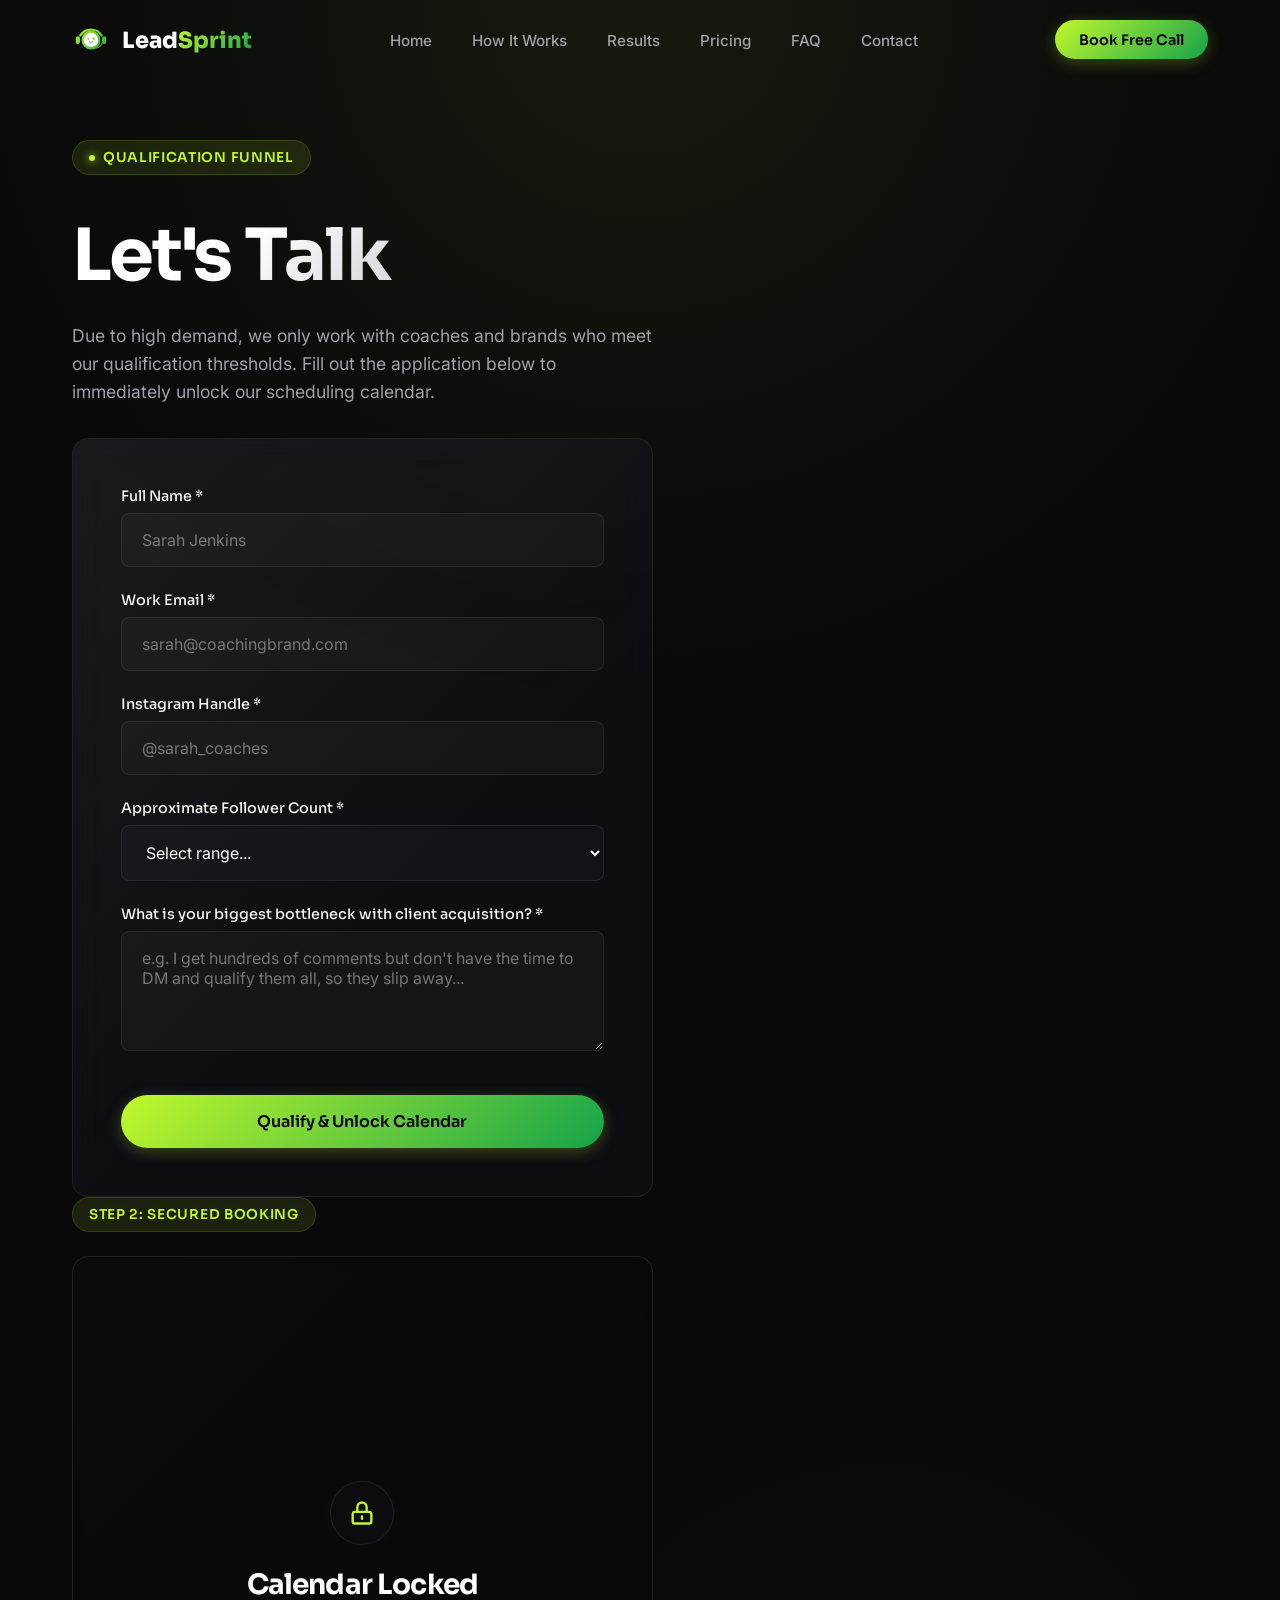
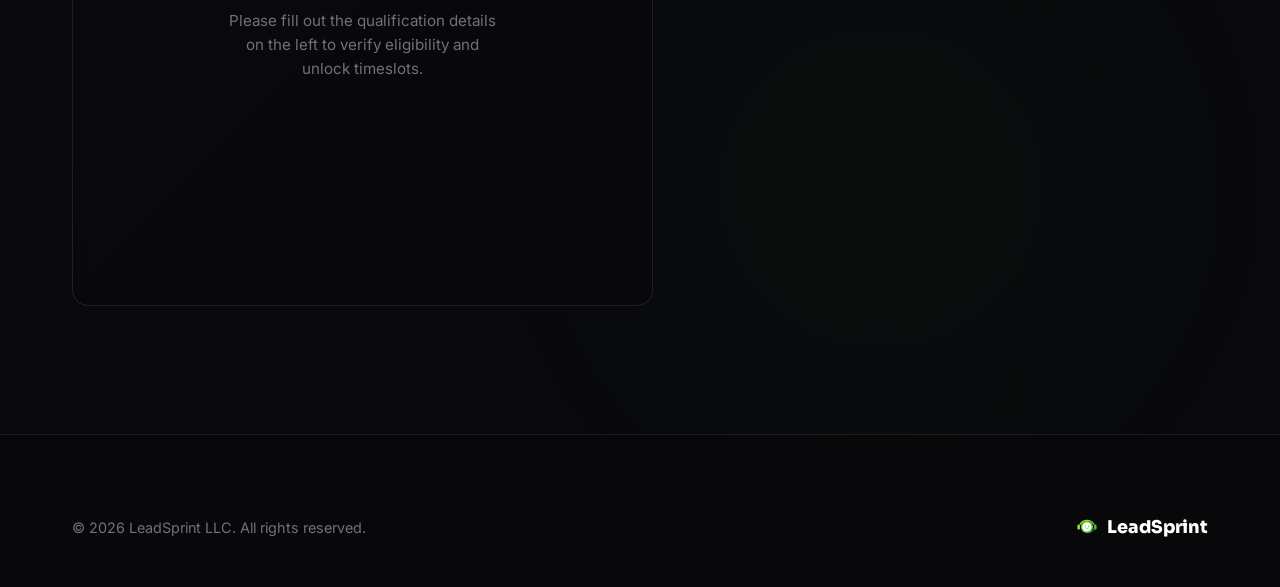
==== contact.html @ dcdfa70a "Add files via upload" ====
<!DOCTYPE html>
<html lang="en">
<head>
  <meta charset="UTF-8">
  <meta name="viewport" content="width=device-width, initial-scale=1.0">
  <title>Let's Talk — LeadSprint LLC</title>
  
  <!-- SEO Tags -->
  <meta name="description" content="Apply for a free lead automation consultation. Fill out our 60-second qualification form to unlock our booking calendar.">
  <link rel="canonical" href="https://leadsprint.org/contact.html">
  <link rel="icon" type="image/svg+xml" href="assets/logo.svg">
  
  <!-- Stylesheets -->
  <link rel="stylesheet" href="css/style.css">
  
  <!-- Calendly Widget Assets -->
  <link href="https://assets.calendly.com/assets/external/widget.css" rel="stylesheet">
  <script src="https://assets.calendly.com/assets/external/widget.js" type="text/javascript" async></script>
  
  <!-- GSAP for animations -->
  <script src="https://cdnjs.cloudflare.com/ajax/libs/gsap/3.12.2/gsap.min.js" defer></script>
  
  <script>
    // ==========================================================================
    // LEADSPRINT PRODUCTION BOOKING SYSTEM CONFIGURATION
    // ==========================================================================
    window.LEADSPRINT_CONFIG = {
      // 1. Paste your real Calendly booking link below
      CALENDLY_URL: 'https://calendly.com/rdilipshinde/30min', // Replace with your real link!
      
      // 2. Paste your form processor endpoint below (Formspree, EmailJS, Supabase Webhook, Airtable API, etc.)
      // Leave empty to store submissions in local browser storage and unlock the calendar immediately.
      FORM_ENDPOINT: ''
    };
  </script>
  
  <!-- Main Script -->
  <script src="js/main.js" defer></script>
</head>
<body>

  <!-- NAVIGATION -->
  <header class="navbar">
    <div class="container nav-container">
      <a href="index.html" class="logo-wrapper">
        <img src="assets/logo.svg" alt="LeadSprint Logo" class="logo-svg">
        <span>Lead<span class="green-text">Sprint</span></span>
      </a>

      <nav>
        <ul class="nav-links">
          <li><a href="index.html#home">Home</a></li>
          <li><a href="index.html#how-it-works">How It Works</a></li>
          <li><a href="index.html#results">Results</a></li>
          <li><a href="index.html#pricing">Pricing</a></li>
          <li><a href="index.html#faq">FAQ</a></li>
          <li><a href="contact.html" class="active">Contact</a></li>
        </ul>
      </nav>

      <div class="nav-cta">
        <a href="contact.html" class="btn btn-primary">Book Free Call</a>
      </div>

      <button class="menu-btn" aria-label="Toggle Navigation">
        <span></span>
        <span></span>
        <span></span>
      </button>
    </div>
  </header>

  <!-- MOBILE NAVIGATION OVERLAY -->
  <div class="mobile-nav">
    <ul class="mobile-nav-links">
      <li><a href="index.html#home">Home</a></li>
      <li><a href="index.html#how-it-works">How It Works</a></li>
      <li><a href="index.html#results">Results</a></li>
      <li><a href="index.html#pricing">Pricing</a></li>
      <li><a href="index.html#faq">FAQ</a></li>
      <li><a href="contact.html">Contact</a></li>
    </ul>
    <a href="contact.html" class="btn btn-primary" style="margin-top: 1rem;">Book Free Call</a>
  </div>

  <main>
    <section class="section contact-section">
      <div class="container">
        <div class="contact-grid">
          
          <!-- LEFT SIDE: FORM -->
          <div class="contact-info">
            <div class="badge">
              <span class="dot"></span> Qualification Funnel
            </div>
            <h1 class="contact-title gradient-text">Let's Talk</h1>
            <p class="contact-desc">
              Due to high demand, we only work with coaches and brands who meet our qualification thresholds. Fill out the application below to immediately unlock our scheduling calendar.
            </p>

            <div class="glass-card contact-card" style="margin-top: 2rem;">
              <div id="form-alert" class="form-alert"></div>
              
              <form id="leadsprint-contact">
                <div class="form-group">
                  <label for="name">Full Name *</label>
                  <input type="text" id="name" class="form-control" placeholder="Sarah Jenkins" required>
                </div>

                <div class="form-group">
                  <label for="email">Work Email *</label>
                  <input type="email" id="email" class="form-control" placeholder="sarah@coachingbrand.com" required>
                </div>

                <div class="form-group">
                  <label for="instagram">Instagram Handle *</label>
                  <input type="text" id="instagram" class="form-control" placeholder="@sarah_coaches" required>
                </div>

                <div class="form-group">
                  <label for="followers">Approximate Follower Count *</label>
                  <select id="followers" class="form-control" required style="background-color: #121218; border-color: rgba(255,255,255,0.08); color: #ffffff;">
                    <option value="" disabled selected>Select range...</option>
                    <option value="under-10k">Under 10K followers</option>
                    <option value="10k-50k">10K – 50K followers</option>
                    <option value="50k-100k">50K – 100K followers</option>
                    <option value="100k-500k">100K – 500K followers</option>
                    <option value="over-500k">Over 500K followers</option>
                  </select>
                </div>

                <div class="form-group">
                  <label for="challenge">What is your biggest bottleneck with client acquisition? *</label>
                  <textarea id="challenge" class="form-control" placeholder="e.g. I get hundreds of comments but don't have the time to DM and qualify them all, so they slip away..." required></textarea>
                </div>

                <button type="submit" class="btn btn-primary" style="width: 100%; margin-top: 1rem;">
                  Qualify & Unlock Calendar
                </button>
              </form>
            </div>
                    <!-- RIGHT SIDE: REAL CALENDLY EMBED -->
          <div class="calendar-wrapper" style="position: relative; height: 100%;">
            <div class="badge" style="margin-bottom: 1.5rem;">
              Step 2: Secured Booking
            </div>
            
            <div id="booking-calendar" class="glass-card" style="padding: 1.5rem; border-color: var(--border-light); position: relative; transition: var(--transition-smooth); min-height: 650px; display: flex; flex-direction: column;">
              
              <!-- Lock Overlay -->
              <div id="calendar-lock-overlay" style="
                position: absolute;
                top: 0;
                left: 0;
                width: 100%;
                height: 100%;
                background: rgba(9, 9, 11, 0.88);
                backdrop-filter: blur(8px);
                -webkit-backdrop-filter: blur(8px);
                z-index: 10;
                display: flex;
                flex-direction: column;
                justify-content: center;
                align-items: center;
                border-radius: var(--border-radius-md);
                transition: var(--transition-smooth);
                text-align: center;
                padding: 2rem;
              ">
                <div style="
                  width: 64px;
                  height: 64px;
                  border-radius: 50%;
                  background: rgba(255, 255, 255, 0.02);
                  border: 1px solid var(--border-light);
                  display: flex;
                  align-items: center;
                  justify-content: center;
                  margin-bottom: 1.5rem;
                  color: var(--primary-glow);
                  box-shadow: 0 0 15px rgba(194, 248, 44, 0.03);
                ">
                  <svg width="28" height="28" fill="none" stroke="currentColor" stroke-width="2" viewBox="0 0 24 24">
                    <path stroke-linecap="round" stroke-linejoin="round" d="M12 15v2m-6 4h12a2 2 0 002-2v-6a2 2 0 00-2-2H6a2 2 0 00-2 2v6a2 2 0 002 2zm10-10V7a4 4 0 00-8 0v4h8z"></path>
                  </svg>
                </div>
                <h3 style="margin-bottom: 0.5rem; color: #ffffff;">Calendar Locked</h3>
                <p style="font-size: 0.95rem; max-width: 280px; color: var(--text-muted);">Please fill out the qualification details on the left to verify eligibility and unlock timeslots.</p>
              </div>

              <!-- Calendly Inline Widget Embed Container -->
              <div id="calendly-embed-container" style="width: 100%; height: 600px; display: none; border-radius: var(--border-radius-sm); overflow: hidden;">
                <!-- Embedded Calendly Widget or Placeholder will load dynamically here -->
              </div>
              
            </div>
          </div>

        </div>

        <!-- Premium Success Screen (Initially Hidden) -->
        <div class="glass-card" id="booking-success-screen" style="display: none; max-width: 600px; margin: 3rem auto; padding: 4rem 3rem; text-align: center; border-color: var(--border-glow); box-shadow: 0 25px 50px rgba(0,0,0,0.6), 0 0 35px rgba(194, 248, 44, 0.1);">
          <div class="success-icon-wrapper" style="
            width: 80px;
            height: 80px;
            border-radius: 50%;
            background: rgba(194, 248, 44, 0.1);
            border: 2px solid var(--primary-glow);
            display: inline-flex;
            align-items: center;
            justify-content: center;
            color: var(--primary-glow);
            margin-bottom: 2rem;
            box-shadow: 0 0 25px rgba(194, 248, 44, 0.2);
            animation: button-pulse-glow 4s infinite ease-in-out;
          ">
            <svg width="36" height="36" fill="none" stroke="currentColor" stroke-width="2.5" viewBox="0 0 24 24">
              <path stroke-linecap="round" stroke-linejoin="round" d="M5 13l4 4L19 7"></path>
            </svg>
          </div>
          
          <h2 class="gradient-text" style="font-size: 2.2rem; margin-bottom: 1rem;">Session Confirmed!</h2>
          <p style="font-size: 1.1rem; color: #ffffff; margin-bottom: 2.5rem; font-weight: 500;">
            Your Strategy Session Has Been Confirmed.
          </p>

          <div class="success-details" style="margin: 2.5rem 0; padding: 1.5rem; background: rgba(255,255,255,0.02); border: 1px solid var(--border-light); border-radius: var(--border-radius-md); text-align: left;">
            <div style="display: flex; justify-content: space-between; margin-bottom: 1.25rem; border-bottom: 1px solid rgba(255,255,255,0.05); padding-bottom: 0.5rem; font-size: 0.95rem;">
              <span style="color: var(--text-muted);">Session Type:</span>
              <span style="color: #ffffff; font-weight: 600;">1-on-1 LeadSprint Strategy</span>
            </div>
            <div style="display: flex; justify-content: space-between; margin-bottom: 1.25rem; border-bottom: 1px solid rgba(255,255,255,0.05); padding-bottom: 0.5rem; font-size: 0.95rem;">
              <span style="color: var(--text-muted);">Date & Time:</span>
              <span style="color: var(--primary-glow); font-weight: 600;" id="success-date-time">Confirmed via Email</span>
            </div>
            <div style="display: flex; justify-content: space-between; font-size: 0.95rem;">
              <span style="color: var(--text-muted);">Timezone:</span>
              <span style="color: #ffffff; font-weight: 600;" id="success-timezone">Synced to Calendar</span>
            </div>
          </div>

          <p style="font-size: 0.95rem; color: var(--text-secondary); line-height: 1.6; margin-bottom: 2.5rem; max-width: 480px; margin-left: auto; margin-right: auto;">
            A calendar invitation containing your custom video conference link (Google Meet/Zoom) has been sent directly to your inbox.
          </p>

          <a href="index.html" class="btn btn-secondary" style="width: 100%;">Return to Homepage</a>
        </div>

      </div>
    </section>
  </main>

  <!-- FOOTER -->
  <footer class="footer">
    <div class="container">
      <div class="footer-bottom" style="border-top: none; padding-top: 0;">
        <p class="copyright">&copy; 2026 LeadSprint LLC. All rights reserved.</p>
        <div class="social-icons">
          <a href="index.html" class="logo-wrapper" style="font-size: 1.1rem; gap: 0.5rem;">
            <img src="assets/logo.svg" alt="LeadSprint Logo" class="logo-svg" style="width:24px; height:24px;">
            <span>LeadSprint</span>
          </a>
        </div>
      </div>
    </div>
  </footer>

  <!-- Script to hook up custom scheduler actions -->
  <script>
    document.addEventListener('DOMContentLoaded', () => {
      // Listen for message events from embedded Calendly iframe
      window.addEventListener('message', (e) => {
        if (e.data.event && e.data.event === 'calendly.event_scheduled') {
          handleBookingSuccess(e.data.payload);
        }
      });
      
      // Define global unlock hook that is called by main.js upon form validation
      window.unlockCalendlyCalendar = function(lead) {
        const lockOverlay = document.getElementById('calendar-lock-overlay');
        const bookingCard = document.getElementById('booking-calendar');
        const embedContainer = document.getElementById('calendly-embed-container');
        
        // 1. Reveal container
        if (embedContainer) {
          embedContainer.style.display = 'block';
          
          // Show placeholder warning if CALENDLY_URL is not set yet
          if (!window.LEADSPRINT_CONFIG || !window.LEADSPRINT_CONFIG.CALENDLY_URL || window.LEADSPRINT_CONFIG.CALENDLY_URL.includes('YOUR_CALENDLY_LINK')) {
            embedContainer.innerHTML = `
              <div style="display: flex; flex-direction: column; align-items: center; justify-content: center; height: 100%; text-align: center; padding: 2rem; min-height: 500px;">
                <div style="width: 54px; height: 54px; border-radius: 50%; background: rgba(194, 248, 44, 0.1); border: 1px solid var(--border-glow); display: flex; align-items: center; justify-content: center; color: var(--primary-glow); margin-bottom: 1.5rem;">
                  <svg width="24" height="24" fill="none" stroke="currentColor" stroke-width="2" viewBox="0 0 24 24">
                    <path stroke-linecap="round" stroke-linejoin="round" d="M12 9v2m0 4h.01m-6.938 4h13.856c1.54 0 2.502-1.667 1.732-3L13.732 4c-.77-1.333-2.694-1.333-3.464 0L3.34 16c-.77 1.333.192 3 1.732 3z"></path>
                  </svg>
                </div>
                <h4 style="margin-bottom: 0.5rem; color: #ffffff;">Connect Your Calendly Account</h4>
                <p style="font-size: 0.88rem; color: var(--text-muted); max-width: 290px; margin-bottom: 2rem;">
                  To view live strategy sessions, paste your calendar profile link inside the configuration block in <code>contact.html</code>.
                </p>
                <div style="background: rgba(255,255,255,0.02); border: 1px solid var(--border-light); padding: 0.75rem 1rem; border-radius: var(--border-radius-sm); font-family: monospace; font-size: 0.8rem; text-align: left; width: 100%; max-width: 380px;">
                  LEADSPRINT_CONFIG = {<br>
                  &nbsp;&nbsp;CALENDLY_URL: 'https://calendly.com/your-profile'<br>
                  };
                </div>
              </div>
            `;
          } else {
            embedContainer.innerHTML = ''; // Clear container
            
            // Check if Calendly SDK is loaded
            if (typeof Calendly !== 'undefined') {
              Calendly.initInlineWidget({
                url: window.LEADSPRINT_CONFIG.CALENDLY_URL,
                parentElement: embedContainer,
                prefill: {
                  name: lead.name,
                  email: lead.email
                },
                utm: {
                  utmCampaign: "LeadSprintWebsite"
                }
              });
            } else {
              // Safe fallback iframe embedding if script loaded async after
              embedContainer.innerHTML = `<iframe src="${window.LEADSPRINT_CONFIG.CALENDLY_URL}?name=${encodeURIComponent(lead.name)}&email=${encodeURIComponent(lead.email)}" style="width:100%; height:100%; border:0;"></iframe>`;
            }
          }
        }
        
        // 2. Remove Lock Overlay smoothly
        if (lockOverlay) {
          lockOverlay.style.opacity = '0';
          lockOverlay.style.visibility = 'hidden';
          setTimeout(() => lockOverlay.remove(), 400);
        }
        
        // 3. Highlight calendar card border
        if (bookingCard) {
          bookingCard.style.borderColor = 'var(--primary-glow)';
          bookingCard.style.boxShadow = '0 0 25px rgba(194, 248, 44, 0.12)';
        }
        
        // 4. Scroll smoothly to calendar viewport
        setTimeout(() => {
          bookingCard.scrollIntoView({ behavior: 'smooth', block: 'center' });
        }, 300);
      };

      function handleBookingSuccess(payload) {
        const contactGrid = document.getElementById('main-contact-grid');
        const successScreen = document.getElementById('booking-success-screen');
        
        // Hide form & calendar grid
        if (contactGrid) {
          contactGrid.style.display = 'none';
        }
        
        // Populate dates if returned, otherwise show confirmed fallback
        const successTime = document.getElementById('success-date-time');
        const successTz = document.getElementById('success-timezone');
        
        successTime.innerText = "Scheduled & Confirmed";
        successTz.innerText = Intl.DateTimeFormat().resolvedOptions().timeZone || "Local Time";
        
        // Show success screen and scroll to it
        if (successScreen) {
          successScreen.style.display = 'block';
          
          // GSAP checkmark entrance animation
          if (typeof gsap !== 'undefined') {
            gsap.from('#booking-success-screen', {
              opacity: 0,
              y: 30,
              scale: 0.98,
              duration: 0.6,
              ease: 'power3.out'
            });
          }
          
          successScreen.scrollIntoView({ behavior: 'smooth', block: 'center' });
        }
      }
    });
  </script>
</body>
</html>
</html>
---- css/style.css ----
@import url('https://fonts.googleapis.com/css2?family=Inter:wght@300;400;500;600;700&family=Sora:wght@400;500;600;700;800&display=swap');

/* ==========================================================================
   DESIGN TOKENS & CUSTOM PROPERTIES
   ========================================================================== */
:root {
  /* Colors */
  --bg-dark: #09090b;
  --bg-card: rgba(18, 18, 24, 0.6);
  --bg-card-hover: rgba(26, 26, 34, 0.85);
  
  --primary-glow: #c2f82c;
  --primary-medium: #16a34a;
  --primary-gradient: linear-gradient(135deg, #c2f82c 0%, #16a34a 100%);
  --primary-gradient-hover: linear-gradient(135deg, #d4ff54 0%, #15b750 100%);
  
  --text-primary: #f4f4f5;
  --text-secondary: #a1a1aa;
  --text-muted: #71717a;
  --border-light: rgba(255, 255, 255, 0.08);
  --border-glow: rgba(194, 248, 44, 0.15);
  --border-glow-active: rgba(194, 248, 44, 0.4);
  
  /* Fonts */
  --font-heading: 'Sora', system-ui, -apple-system, sans-serif;
  --font-body: 'Inter', system-ui, -apple-system, sans-serif;
  
  /* Layout */
  --max-width: 1200px;
  --border-radius-sm: 8px;
  --border-radius-md: 16px;
  --border-radius-lg: 24px;
  --transition-smooth: all 0.4s cubic-bezier(0.16, 1, 0.3, 1);
  --transition-fast: all 0.2s cubic-bezier(0.16, 1, 0.3, 1);
}

/* ==========================================================================
   RESET & SYSTEM BASE
   ========================================================================== */
*, *::before, *::after {
  box-sizing: border-box;
  margin: 0;
  padding: 0;
}

html {
  scroll-behavior: smooth;
  font-size: 16px;
  background-color: var(--bg-dark);
  color: var(--text-primary);
  font-family: var(--font-body);
  overflow-x: hidden;
  -webkit-font-smoothing: antialiased;
}

body {
  min-height: 100vh;
  position: relative;
  overflow-x: hidden;
}

/* Scroll Progress Bar at very top */
.scroll-progress-bar {
  position: fixed;
  top: 0;
  left: 0;
  width: 0%;
  height: 3px;
  background: var(--primary-gradient);
  z-index: 99999;
  pointer-events: none;
  box-shadow: 0 0 8px var(--primary-glow);
  transition: width 0.1s ease-out;
  will-change: width;
}

/* Cursor Glow Spotlight background effect */
.cursor-glow {
  position: fixed;
  top: 0;
  left: 0;
  width: 450px;
  height: 450px;
  border-radius: 50%;
  background: radial-gradient(circle, rgba(194, 248, 44, 0.05) 0%, rgba(22, 163, 74, 0.02) 40%, transparent 70%);
  filter: blur(40px);
  pointer-events: none;
  z-index: -10;
  transform: translate(-50%, -50%);
  will-change: transform;
  opacity: 0;
  transition: opacity 0.5s ease;
}

/* Base glow backgrounds */
body::before {
  content: "";
  position: absolute;
  top: 0;
  left: 50%;
  transform: translateX(-50%);
  width: 100vw;
  height: 1000px;
  background: radial-gradient(circle at top, rgba(194, 248, 44, 0.07) 0%, transparent 60%);
  pointer-events: none;
  z-index: 0;
}

body::after {
  content: "";
  position: absolute;
  bottom: 0;
  right: 0;
  width: 800px;
  height: 800px;
  background: radial-gradient(circle, rgba(22, 163, 74, 0.04) 0%, transparent 70%);
  pointer-events: none;
  z-index: 0;
}

/* Scrollbar styling */
::-webkit-scrollbar {
  width: 10px;
}
::-webkit-scrollbar-track {
  background: var(--bg-dark);
}
::-webkit-scrollbar-thumb {
  background: #27272a;
  border-radius: 5px;
  border: 2px solid var(--bg-dark);
}
::-webkit-scrollbar-thumb:hover {
  background: var(--primary-medium);
}

/* Selection highlight */
::selection {
  background-color: rgba(194, 248, 44, 0.25);
  color: #ffffff;
}

/* ==========================================================================
   TYPOGRAPHY
   ========================================================================== */
h1, h2, h3, h4, h5, h6 {
  font-family: var(--font-heading);
  font-weight: 700;
  line-height: 1.15;
  letter-spacing: -0.03em;
  color: #ffffff;
}

h1 {
  font-size: clamp(2.5rem, 5vw + 1rem, 4.5rem);
}

h2 {
  font-size: clamp(2rem, 3.5vw + 0.5rem, 3rem);
  margin-bottom: 1rem;
}

h3 {
  font-size: clamp(1.25rem, 2vw + 0.5rem, 1.75rem);
}

p {
  font-family: var(--font-body);
  font-size: 1.1rem;
  line-height: 1.6;
  color: var(--text-secondary);
}

a {
  text-decoration: none;
  color: inherit;
  transition: var(--transition-fast);
}

/* Gradient text utility */
.gradient-text {
  background: linear-gradient(135deg, #ffffff 30%, #a1a1aa 100%);
  -webkit-background-clip: text;
  -webkit-text-fill-color: transparent;
}

.green-text {
  background: var(--primary-gradient);
  -webkit-background-clip: text;
  -webkit-text-fill-color: transparent;
}

/* ==========================================================================
   LAYOUT CONTAINERS & UTILITIES
   ========================================================================== */
.container {
  max-width: var(--max-width);
  margin: 0 auto;
  padding: 0 2rem;
  position: relative;
  z-index: 1;
}

.section {
  padding: 8rem 0;
  position: relative;
}

.grid-2 {
  display: grid;
  grid-template-columns: repeat(2, 1fr);
  gap: 4rem;
  align-items: center;
}

.grid-3 {
  display: grid;
  grid-template-columns: repeat(3, 1fr);
  gap: 2rem;
}

.flex-center {
  display: flex;
  align-items: center;
  justify-content: center;
}

.badge {
  display: inline-flex;
  align-items: center;
  gap: 0.5rem;
  background: rgba(194, 248, 44, 0.1);
  border: 1px solid var(--border-glow);
  color: var(--primary-glow);
  padding: 0.5rem 1rem;
  border-radius: 100px;
  font-family: var(--font-heading);
  font-size: 0.85rem;
  font-weight: 600;
  letter-spacing: 0.05em;
  text-transform: uppercase;
  margin-bottom: 1.5rem;
  backdrop-filter: blur(4px);
}

.badge .dot {
  width: 6px;
  height: 6px;
  background-color: var(--primary-glow);
  border-radius: 50%;
  box-shadow: 0 0 8px var(--primary-glow);
  animation: pulse-glow 2s infinite;
}

@keyframes pulse-glow {
  0% { transform: scale(1); opacity: 0.7; }
  50% { transform: scale(1.3); opacity: 1; box-shadow: 0 0 12px var(--primary-glow); }
  100% { transform: scale(1); opacity: 0.7; }
}

/* ==========================================================================
   GLASS COMPONENTS & DECORATIVE GLOWS
   ========================================================================== */
.glass-card {
  background: var(--bg-card);
  backdrop-filter: blur(16px) saturate(120%);
  -webkit-backdrop-filter: blur(16px) saturate(120%);
  border: 1px solid var(--border-light);
  border-radius: var(--border-radius-md);
  padding: 2.5rem;
  position: relative;
  overflow: hidden;
  transition: transform 0.4s cubic-bezier(0.16, 1, 0.3, 1), 
              border-color 0.4s cubic-bezier(0.16, 1, 0.3, 1), 
              box-shadow 0.4s cubic-bezier(0.16, 1, 0.3, 1), 
              background-color 0.4s cubic-bezier(0.16, 1, 0.3, 1);
}

.glass-card::before {
  content: "";
  position: absolute;
  top: 0;
  left: 0;
  width: 100%;
  height: 100%;
  background: linear-gradient(135deg, rgba(255,255,255,0.05) 0%, transparent 60%);
  pointer-events: none;
  z-index: 1;
}

.glass-card:hover {
  transform: translateY(-5px) scale(1.02);
  border-color: rgba(194, 248, 44, 0.25);
  box-shadow: 0 20px 40px rgba(0, 0, 0, 0.5), 0 0 25px rgba(194, 248, 44, 0.04);
  background: rgba(22, 22, 30, 0.75);
}

/* Glow orb element */
.glow-orb {
  position: absolute;
  width: 300px;
  height: 300px;
  border-radius: 50%;
  background: radial-gradient(circle, rgba(194, 248, 44, 0.08) 0%, transparent 70%);
  filter: blur(40px);
  pointer-events: none;
  z-index: 0;
}

/* ==========================================================================
   BUTTONS
   ========================================================================== */
.btn {
  display: inline-flex;
  align-items: center;
  justify-content: center;
  gap: 0.75rem;
  padding: 1rem 2rem;
  border-radius: 100px;
  font-family: var(--font-heading);
  font-weight: 600;
  font-size: 1rem;
  cursor: pointer;
  transition: transform 0.3s cubic-bezier(0.16, 1, 0.3, 1), 
              box-shadow 0.3s cubic-bezier(0.16, 1, 0.3, 1), 
              background-color 0.3s cubic-bezier(0.16, 1, 0.3, 1);
  position: relative;
  overflow: hidden;
}

.btn:active {
  transform: scale(0.96) !important;
  transition: transform 0.1s ease;
}

.btn-primary {
  background: var(--primary-gradient);
  color: #000000;
  border: none;
  box-shadow: 0 4px 15px rgba(194, 248, 44, 0.25);
  animation: button-pulse-glow 4s infinite ease-in-out;
}

.btn-primary:hover {
  transform: scale(1.025);
  box-shadow: 0 6px 20px rgba(194, 248, 44, 0.45), 0 0 30px rgba(194, 248, 44, 0.2);
  background: var(--primary-gradient-hover);
}

@keyframes button-pulse-glow {
  0% { box-shadow: 0 4px 15px rgba(194, 248, 44, 0.25); }
  50% { box-shadow: 0 4px 22px rgba(194, 248, 44, 0.45), 0 0 10px rgba(194, 248, 44, 0.15); }
  100% { box-shadow: 0 4px 15px rgba(194, 248, 44, 0.25); }
}

.btn-secondary {
  background: rgba(255, 255, 255, 0.04);
  color: #ffffff;
  border: 1px solid var(--border-light);
  backdrop-filter: blur(8px);
}

.btn-secondary:hover {
  background: rgba(255, 255, 255, 0.08);
  border-color: rgba(255, 255, 255, 0.2);
  transform: translateY(-2px);
}

/* Glass reflection shine on buttons */
.btn::after {
  content: "";
  position: absolute;
  top: 0;
  left: -50%;
  width: 200%;
  height: 100%;
  background: linear-gradient(
    to right,
    rgba(255, 255, 255, 0) 0%,
    rgba(255, 255, 255, 0.15) 50%,
    rgba(255, 255, 255, 0) 100%
  );
  transform: skewX(-25deg);
  transition: 0.75s;
  opacity: 0;
}

.btn:hover::after {
  left: 125%;
  opacity: 1;
}

/* ==========================================================================
   NAVIGATION
   ========================================================================== */
.navbar {
  position: fixed;
  top: 0;
  left: 0;
  width: 100%;
  height: 80px;
  z-index: 110;
  transition: var(--transition-smooth);
  border-bottom: 1px solid transparent;
}

.navbar.scrolled {
  background: rgba(6, 6, 8, 0.85);
  backdrop-filter: blur(24px) saturate(180%);
  -webkit-backdrop-filter: blur(24px) saturate(180%);
  border-bottom: 1px solid rgba(194, 248, 44, 0.2);
  box-shadow: 0 4px 20px rgba(0, 0, 0, 0.4), 0 1px 10px rgba(194, 248, 44, 0.03);
  height: 70px;
}

.nav-container {
  display: flex;
  align-items: center;
  justify-content: space-between;
  height: 100%;
}

.logo-wrapper {
  display: flex;
  align-items: center;
  gap: 0.75rem;
  font-family: var(--font-heading);
  font-weight: 800;
  font-size: 1.4rem;
  color: #ffffff;
}

.logo-svg {
  width: 38px;
  height: 38px;
  transition: var(--transition-smooth);
}

.logo-wrapper:hover .logo-svg {
  transform: rotate(-8deg) scale(1.08);
}

.nav-links {
  display: flex;
  align-items: center;
  gap: 2.5rem;
  list-style: none;
}

.nav-links a {
  font-size: 0.95rem;
  font-weight: 500;
  color: var(--text-secondary);
  position: relative;
  padding: 0.5rem 0;
}

.nav-links a:hover {
  color: #ffffff;
}

.nav-links a::after {
  content: "";
  position: absolute;
  bottom: 0;
  left: 0;
  width: 0;
  height: 2px;
  background-color: var(--primary-glow);
  transition: var(--transition-fast);
  box-shadow: 0 0 8px var(--primary-glow);
}

.nav-links a:hover::after {
  width: 100%;
}

.nav-cta {
  display: flex;
  align-items: center;
}

.nav-cta .btn {
  padding: 0.65rem 1.5rem;
  font-size: 0.9rem;
}

/* Mobile Menu Button */
.menu-btn {
  display: none;
  background: none;
  border: none;
  cursor: pointer;
  width: 30px;
  height: 20px;
  position: relative;
  z-index: 120;
}

.menu-btn span {
  display: block;
  width: 100%;
  height: 2px;
  background-color: #ffffff;
  position: absolute;
  transition: var(--transition-fast);
}

.menu-btn span:nth-child(1) { top: 0; }
.menu-btn span:nth-child(2) { top: 9px; }
.menu-btn span:nth-child(3) { top: 18px; }

.menu-btn.active span:nth-child(1) {
  transform: translateY(9px) rotate(45deg);
  background-color: var(--primary-glow);
}
.menu-btn.active span:nth-child(2) {
  opacity: 0;
}
.menu-btn.active span:nth-child(3) {
  transform: translateY(-9px) rotate(-45deg);
  background-color: var(--primary-glow);
}

/* Mobile Navigation Overlay */
.mobile-nav {
  position: fixed;
  top: 0;
  left: 0;
  width: 100vw;
  height: 100vh;
  background: rgba(9, 9, 11, 0.98);
  backdrop-filter: blur(20px);
  -webkit-backdrop-filter: blur(20px);
  z-index: 105;
  display: flex;
  flex-direction: column;
  align-items: center;
  justify-content: center;
  gap: 2.5rem;
  opacity: 0;
  visibility: hidden;
  transition: var(--transition-smooth);
  padding-top: 80px;
}

.mobile-nav.active {
  opacity: 1;
  visibility: visible;
}

.mobile-nav-links {
  display: flex;
  flex-direction: column;
  align-items: center;
  gap: 2rem;
  list-style: none;
}

.mobile-nav-links a {
  font-family: var(--font-heading);
  font-size: 1.8rem;
  font-weight: 700;
  color: var(--text-primary);
}

.mobile-nav-links a:hover {
  color: var(--primary-glow);
}

/* ==========================================================================
   HERO SECTION
   ========================================================================== */
.hero-section {
  min-height: 100vh;
  display: flex;
  align-items: center;
  padding-top: 120px;
  position: relative;
  overflow: hidden;
}

.hero-grid {
  display: grid;
  grid-template-columns: 1.1fr 0.9fr;
  gap: 4rem;
  align-items: center;
}

.hero-title {
  margin-top: 1rem;
  margin-bottom: 1.5rem;
  line-height: 1.1;
}

.hero-desc {
  font-size: 1.2rem;
  margin-bottom: 2.5rem;
  max-width: 580px;
}

.hero-ctas {
  display: flex;
  gap: 1.25rem;
}

/* Hero Dashboard Mockup */
.hero-visual {
  position: relative;
  width: 100%;
}

.dashboard-wrapper {
  background: rgba(15, 15, 20, 0.7);
  border: 1px solid var(--border-light);
  border-radius: var(--border-radius-lg);
  padding: 1.75rem;
  box-shadow: 0 30px 60px rgba(0, 0, 0, 0.6), 0 0 40px rgba(194, 248, 44, 0.02);
  backdrop-filter: blur(12px);
  position: relative;
  z-index: 2;
  overflow: hidden;
  animation: hero-dashboard-float 7s ease-in-out infinite;
  will-change: transform;
}

@keyframes hero-dashboard-float {
  0% { transform: translateY(0px) rotate(0deg); }
  50% { transform: translateY(-7px) rotate(0.4deg); }
  100% { transform: translateY(0px) rotate(0deg); }
}

@keyframes node-float-1 {
  0% { transform: translateY(0); }
  50% { transform: translateY(-2px) translateX(1px); }
  100% { transform: translateY(0); }
}

@keyframes node-float-2 {
  0% { transform: translateY(0); }
  50% { transform: translateY(2px) translateX(-1px); }
  100% { transform: translateY(0); }
}

.dashboard-header {
  display: flex;
  align-items: center;
  justify-content: space-between;
  margin-bottom: 1.5rem;
  padding-bottom: 1rem;
  border-bottom: 1px solid var(--border-light);
}

.header-dots {
  display: flex;
  gap: 6px;
}

.header-dots span {
  width: 8px;
  height: 8px;
  border-radius: 50%;
  background: rgba(255,255,255,0.15);
}

.header-dots span:nth-child(1) { background: #ff5f56; }
.header-dots span:nth-child(2) { background: #ffbd2e; }
.header-dots span:nth-child(3) { background: #27c93f; }

.header-title {
  font-family: var(--font-heading);
  font-size: 0.8rem;
  font-weight: 500;
  color: var(--text-muted);
  letter-spacing: 0.05em;
  text-transform: uppercase;
}

.dashboard-flow {
  display: flex;
  flex-direction: column;
  gap: 1.25rem;
}

/* Steps in Dashboard Flow */
.flow-step {
  display: flex;
  align-items: center;
  gap: 1.25rem;
  padding: 1rem 1.25rem;
  background: rgba(255, 255, 255, 0.02);
  border: 1px solid var(--border-light);
  border-radius: var(--border-radius-md);
  position: relative;
  transition: var(--transition-smooth);
}

.flow-step:nth-child(1) { animation: node-float-1 8s ease-in-out infinite; }
.flow-step:nth-child(3) { animation: node-float-2 9s ease-in-out infinite; }
.flow-step:nth-child(5) { animation: node-float-1 7s ease-in-out infinite; }
.flow-step:nth-child(7) { animation: node-float-2 8s ease-in-out infinite; }

.flow-step.active {
  background: rgba(194, 248, 44, 0.03);
  border-color: var(--primary-glow);
  box-shadow: 0 0 15px rgba(194, 248, 44, 0.08);
}

.flow-step.active::before {
  content: "";
  position: absolute;
  left: 0;
  top: 50%;
  transform: translateY(-50%);
  width: 3px;
  height: 50%;
  background: var(--primary-gradient);
  border-radius: 0 4px 4px 0;
}

.step-icon {
  width: 42px;
  height: 42px;
  border-radius: 50%;
  background: rgba(255, 255, 255, 0.03);
  border: 1px solid var(--border-light);
  color: var(--text-secondary);
  font-size: 1.1rem;
}

.flow-step.active .step-icon {
  background: rgba(194, 248, 44, 0.1);
  border-color: rgba(194, 248, 44, 0.3);
  color: var(--primary-glow);
  box-shadow: 0 0 10px rgba(194, 248, 44, 0.1);
}

.step-info {
  flex: 1;
}

.step-title {
  font-family: var(--font-heading);
  font-size: 0.95rem;
  font-weight: 600;
  margin-bottom: 0.15rem;
}

.step-meta {
  font-size: 0.8rem;
  color: var(--text-muted);
}

.step-status {
  padding: 0.25rem 0.65rem;
  border-radius: 100px;
  font-size: 0.75rem;
  font-weight: 600;
  background: rgba(255, 255, 255, 0.04);
  color: var(--text-secondary);
  border: 1px solid var(--border-light);
}

.flow-step.active .step-status {
  background: rgba(194, 248, 44, 0.1);
  border-color: var(--border-glow);
  color: var(--primary-glow);
}

/* Connecting Arrow Trackers */
.flow-arrow-connector {
  display: flex;
  justify-content: center;
  height: 16px;
  margin: -0.5rem 0;
}

.arrow-line {
  width: 2px;
  height: 100%;
  background: linear-gradient(to bottom, var(--border-light), transparent);
  position: relative;
  animation: connector-pulse 4s infinite ease-in-out;
}

@keyframes connector-pulse {
  0% { opacity: 0.4; }
  50% { opacity: 1; filter: drop-shadow(0 0 2px var(--primary-glow)); }
  100% { opacity: 0.4; }
}

.flow-step.active + .flow-arrow-connector .arrow-line {
  background: linear-gradient(to bottom, var(--primary-medium), transparent);
}

/* Glowing overlay light source */
.glow-spotlight {
  position: absolute;
  top: -20%;
  right: -20%;
  width: 450px;
  height: 450px;
  border-radius: 50%;
  background: radial-gradient(circle, rgba(194, 248, 44, 0.06) 0%, transparent 70%);
  filter: blur(60px);
  pointer-events: none;
  z-index: 1;
}

/* ==========================================================================
   PROBLEM SECTION
   ========================================================================== */
.section-header {
  text-align: center;
  max-width: 700px;
  margin: 0 auto 5rem auto;
}

.problem-icon-container {
  display: inline-flex;
  align-items: center;
  justify-content: center;
  width: 56px;
  height: 56px;
  border-radius: 14px;
  background: rgba(255, 255, 255, 0.02);
  border: 1px solid var(--border-light);
  color: var(--primary-glow);
  font-size: 1.5rem;
  margin-bottom: 1.5rem;
  transition: var(--transition-smooth);
}

.glass-card:hover .problem-icon-container {
  background: rgba(194, 248, 44, 0.08);
  border-color: rgba(194, 248, 44, 0.3);
  box-shadow: 0 0 15px rgba(194, 248, 44, 0.1);
}

.problem-card-title {
  margin-bottom: 0.75rem;
}

/* ==========================================================================
   HOW IT WORKS (TIMELINE)
   ========================================================================== */
.timeline-container {
  position: relative;
  max-width: 900px;
  margin: 0 auto;
  padding: 2rem 0;
}

/* Timeline Vertical Line */
.timeline-line {
  position: absolute;
  top: 0;
  left: 50%;
  transform: translateX(-50%);
  width: 2px;
  height: 100%;
  background: linear-gradient(to bottom, 
    rgba(255,255,255,0.03) 0%, 
    rgba(255,255,255,0.08) 20%, 
    var(--primary-medium) 50%, 
    rgba(255,255,255,0.08) 80%, 
    rgba(255,255,255,0.03) 100%
  );
  z-index: 1;
}

.timeline-item {
  display: flex;
  margin-bottom: 6rem;
  position: relative;
  z-index: 2;
}

.timeline-item:last-child {
  margin-bottom: 0;
}

.timeline-content {
  width: 45%;
  position: relative;
}

.timeline-item:nth-child(even) {
  justify-content: flex-end;
}

.timeline-item:nth-child(even) .timeline-content {
  text-align: left;
}

.timeline-node {
  position: absolute;
  left: 50%;
  top: 2rem;
  transform: translate(-50%, -50%);
  width: 48px;
  height: 48px;
  border-radius: 50%;
  background: var(--bg-dark);
  border: 2px solid var(--border-light);
  display: flex;
  align-items: center;
  justify-content: center;
  font-family: var(--font-heading);
  font-weight: 700;
  font-size: 0.95rem;
  color: var(--text-secondary);
  z-index: 3;
  transition: var(--transition-smooth);
}

.timeline-item.active .timeline-node {
  border-color: var(--primary-glow);
  color: var(--primary-glow);
  box-shadow: 0 0 15px rgba(194, 248, 44, 0.25);
  background: #121218;
}

.timeline-card {
  padding: 2.25rem;
}

.timeline-step-badge {
  font-family: var(--font-heading);
  font-size: 0.8rem;
  color: var(--primary-glow);
  font-weight: 700;
  text-transform: uppercase;
  letter-spacing: 0.05em;
  margin-bottom: 0.75rem;
  display: block;
}

.timeline-step-title {
  margin-bottom: 0.75rem;
}

/* ==========================================================================
   SOCIAL PROOF (COUNTERS)
   ========================================================================== */
.stats-grid {
  display: grid;
  grid-template-columns: repeat(3, 1fr);
  gap: 3rem;
  text-align: center;
  max-width: 1000px;
  margin: 0 auto 4rem auto;
}

.stat-item {
  padding: 2.5rem;
  border-radius: var(--border-radius-md);
  background: linear-gradient(180deg, rgba(255,255,255,0.02) 0%, transparent 100%);
  border: 1px solid var(--border-light);
  position: relative;
}

.stat-number {
  font-family: var(--font-heading);
  font-size: clamp(2.5rem, 4vw + 1rem, 4rem);
  font-weight: 800;
  color: var(--primary-glow);
  line-height: 1;
  margin-bottom: 0.5rem;
}

.stat-label {
  font-size: 1rem;
  color: var(--text-secondary);
  font-weight: 500;
}

.social-proof-note {
  text-align: center;
  padding: 1.25rem 2rem;
  background: rgba(255, 255, 255, 0.02);
  border: 1px solid var(--border-light);
  border-radius: 100px;
  max-width: 600px;
  margin: 0 auto;
  font-size: 0.95rem;
  color: var(--text-muted);
  display: flex;
  align-items: center;
  justify-content: center;
  gap: 0.75rem;
}

.social-proof-note i {
  color: var(--primary-glow);
}

/* ==========================================================================
   PRICING SECTION
   ========================================================================== */
.pricing-grid {
  display: grid;
  grid-template-columns: repeat(3, 1fr);
  gap: 2rem;
  max-width: 1200px;
  margin: 0 auto;
  align-items: stretch;
}

.pricing-card {
  display: flex;
  flex-direction: column;
  justify-content: space-between;
  height: 100%;
  padding: 3rem 2rem;
  transition: var(--transition-smooth);
}

.pricing-card.popular {
  border-color: var(--border-glow-active);
  box-shadow: 0 20px 45px rgba(0,0,0,0.6), 0 0 25px rgba(194, 248, 44, 0.05);
  background: rgba(22, 22, 30, 0.7);
  transform: translateY(-8px);
}

.pricing-card.popular:hover {
  transform: translateY(-12px) scale(1.02);
  border-color: var(--primary-glow);
  box-shadow: 0 25px 50px rgba(0,0,0,0.7), 0 0 35px rgba(194, 248, 44, 0.15);
}

.pricing-card.premium {
  border-color: var(--border-glow-active);
  background: rgba(15, 15, 22, 0.85);
  box-shadow: 0 20px 45px rgba(0, 0, 0, 0.6), 0 0 25px rgba(194, 248, 44, 0.05);
  position: relative;
}

.pricing-card.premium::after {
  content: "";
  position: absolute;
  top: 0;
  left: 0;
  width: 100%;
  height: 100%;
  background: radial-gradient(circle at top right, rgba(194, 248, 44, 0.08) 0%, transparent 60%);
  pointer-events: none;
  border-radius: inherit;
}

.pricing-card.premium:hover {
  transform: translateY(-12px) scale(1.02);
  border-color: var(--primary-glow);
  box-shadow: 0 25px 50px rgba(0, 0, 0, 0.7), 0 0 35px rgba(194, 248, 44, 0.2);
}

.popular-badge {
  position: absolute;
  top: 1.5rem;
  right: 1.5rem;
  background: var(--primary-gradient);
  color: #000000;
  font-size: 0.75rem;
  font-family: var(--font-heading);
  font-weight: 700;
  text-transform: uppercase;
  padding: 0.35rem 0.85rem;
  border-radius: 100px;
  letter-spacing: 0.05em;
}

.pricing-header {
  margin-bottom: 2rem;
}

.pricing-tier {
  font-size: 1.5rem;
  font-family: var(--font-heading);
  color: #ffffff;
  margin-bottom: 0.5rem;
}

.pricing-price {
  font-family: var(--font-heading);
  font-size: 3rem;
  font-weight: 800;
  color: #ffffff;
  display: flex;
  align-items: baseline;
}

.pricing-price span {
  font-size: 1.1rem;
  font-weight: 500;
  color: var(--text-muted);
  margin-left: 0.25rem;
}

.pricing-desc {
  font-size: 0.95rem;
  color: var(--text-secondary);
  margin-top: 0.5rem;
}

.pricing-features {
  list-style: none;
  margin-bottom: 2.5rem;
}

.pricing-features li {
  display: flex;
  align-items: flex-start;
  gap: 0.75rem;
  font-size: 1rem;
  color: var(--text-secondary);
  margin-bottom: 1rem;
}

.pricing-features li svg {
  width: 18px;
  height: 18px;
  color: var(--primary-glow);
  margin-top: 0.2rem;
  flex-shrink: 0;
}

.pricing-card .btn {
  width: 100%;
}

.pricing-note {
  text-align: center;
  font-size: 0.9rem;
  color: var(--text-muted);
  margin-top: 2rem;
}

/* ==========================================================================
   FAQ SECTION
   ========================================================================== */
.faq-container {
  max-width: 800px;
  margin: 0 auto;
  display: flex;
  flex-direction: column;
  gap: 1.25rem;
}

.faq-item {
  border: 1px solid var(--border-light);
  border-radius: var(--border-radius-md);
  background: var(--bg-card);
  overflow: hidden;
  transition: var(--transition-smooth);
}

.faq-item:hover {
  border-color: var(--border-glow);
  background: var(--bg-card-hover);
}

.faq-trigger {
  width: 100%;
  padding: 1.75rem 2rem;
  background: none;
  border: none;
  display: flex;
  justify-content: space-between;
  align-items: center;
  cursor: pointer;
  text-align: left;
}

.faq-title {
  font-family: var(--font-heading);
  font-size: 1.15rem;
  font-weight: 600;
  color: #ffffff;
  transition: var(--transition-fast);
}

.faq-item:hover .faq-title {
  color: var(--primary-glow);
}

.faq-icon {
  width: 24px;
  height: 24px;
  color: var(--text-secondary);
  transition: var(--transition-smooth);
  display: flex;
  align-items: center;
  justify-content: center;
}

.faq-icon svg {
  width: 20px;
  height: 20px;
}

.faq-content {
  max-height: 0;
  overflow: hidden;
  transition: max-height 0.4s cubic-bezier(0.16, 1, 0.3, 1);
}

.faq-inner {
  padding: 0 2rem 1.75rem 2rem;
  color: var(--text-secondary);
  font-size: 1rem;
  line-height: 1.6;
}

/* Plus-to-Minus Accordion Morph Animations */
.faq-plus .vertical-line {
  transform-origin: center;
  transition: transform 0.3s ease, opacity 0.3s ease;
}

.faq-item.active .vertical-line {
  transform: rotate(90deg) scaleY(0);
  opacity: 0;
}

.faq-plus .horizontal-line {
  transform-origin: center;
  transition: transform 0.3s ease, color 0.3s ease;
}

.faq-item.active .horizontal-line {
  transform: rotate(180deg);
  stroke: var(--primary-glow);
}

.faq-item.active .faq-icon {
  color: var(--primary-glow);
}

/* Active FAQ state */
.faq-item.active {
  border-color: var(--border-glow);
  background: rgba(18, 18, 24, 0.85);
}

/* ==========================================================================
   FINAL CTA SECTION
   ========================================================================== */
.cta-box {
  background: linear-gradient(135deg, rgba(18, 18, 24, 0.8) 0%, rgba(9, 9, 11, 0.9) 100%);
  border: 1px solid var(--border-glow);
  border-radius: var(--border-radius-lg);
  padding: 5rem 3rem;
  text-align: center;
  position: relative;
  overflow: hidden;
  box-shadow: 0 20px 50px rgba(0, 0, 0, 0.5), 0 0 40px rgba(194, 248, 44, 0.03);
}

.cta-box::before {
  content: "";
  position: absolute;
  top: -150px;
  left: 50%;
  transform: translateX(-50%);
  width: 500px;
  height: 300px;
  background: radial-gradient(ellipse, rgba(194, 248, 44, 0.08) 0%, transparent 70%);
  filter: blur(40px);
  pointer-events: none;
}

.cta-title {
  margin-bottom: 1rem;
}

.cta-desc {
  max-width: 580px;
  margin: 0 auto 2.5rem auto;
}

/* ==========================================================================
   CONTACT PAGE SPECIFIC STYLES
   ========================================================================== */
.contact-section {
  padding-top: 140px;
  padding-bottom: 8rem;
  min-height: 100vh;
}

.contact-grid {
  display: grid;
  grid-template-columns: 1.1fr 0.9fr;
  gap: 5rem;
  align-items: start;
}

.contact-info {
  position: sticky;
  top: 120px;
}

.contact-title {
  margin-top: 1rem;
  margin-bottom: 1.5rem;
}

.contact-details {
  list-style: none;
  margin: 2.5rem 0;
}

.contact-details li {
  display: flex;
  align-items: center;
  gap: 1rem;
  font-size: 1.1rem;
  color: var(--text-secondary);
  margin-bottom: 1.25rem;
}

.contact-details li svg {
  width: 22px;
  height: 22px;
  color: var(--primary-glow);
}

.calendly-placeholder {
  height: 480px;
  width: 100%;
  border-radius: var(--border-radius-md);
  border: 1px solid var(--border-light);
  overflow: hidden;
  position: relative;
  background: rgba(18, 18, 24, 0.4);
}

.calendly-frame-loader {
  position: absolute;
  top: 0;
  left: 0;
  width: 100%;
  height: 100%;
  display: flex;
  flex-direction: column;
  justify-content: center;
  align-items: center;
  gap: 1.5rem;
  z-index: 1;
  background: var(--bg-dark);
}

.spinner {
  width: 48px;
  height: 48px;
  border: 3px solid rgba(194, 248, 44, 0.1);
  border-radius: 50%;
  border-top-color: var(--primary-glow);
  animation: spin 1s ease-in-out infinite;
}

@keyframes spin {
  to { transform: rotate(360deg); }
}

.form-group {
  margin-bottom: 1.5rem;
}

.form-group label {
  display: block;
  font-family: var(--font-heading);
  font-size: 0.9rem;
  font-weight: 500;
  margin-bottom: 0.5rem;
  color: var(--text-primary);
}

.form-control {
  width: 100%;
  padding: 1rem 1.25rem;
  background: rgba(255, 255, 255, 0.03);
  border: 1px solid var(--border-light);
  border-radius: var(--border-radius-sm);
  color: #ffffff;
  font-family: var(--font-body);
  font-size: 1rem;
  transition: var(--transition-smooth);
}

.form-control:focus {
  outline: none;
  background: rgba(255, 255, 255, 0.05);
  border-color: var(--primary-glow);
  box-shadow: 0 0 10px rgba(194, 248, 44, 0.05);
}

textarea.form-control {
  min-height: 120px;
  resize: vertical;
}

.contact-card {
  padding: 3rem;
}

.form-alert {
  padding: 1rem;
  border-radius: var(--border-radius-sm);
  margin-bottom: 1.5rem;
  font-size: 0.95rem;
  display: none;
}

.form-alert.success {
  background: rgba(22, 163, 74, 0.1);
  border: 1px solid rgba(22, 163, 74, 0.3);
  color: #4ade80;
  display: block;
}

.form-alert.error {
  background: rgba(239, 68, 68, 0.1);
  border: 1px solid rgba(239, 68, 68, 0.3);
  color: #f87171;
  display: block;
}

/* ==========================================================================
   FOOTER SECTION
   ========================================================================== */
.footer {
  background: rgba(9, 9, 11, 0.9);
  border-top: 1px solid var(--border-light);
  padding: 5rem 0 3rem 0;
  position: relative;
  z-index: 2;
}

.footer-grid {
  display: grid;
  grid-template-columns: 1.5fr 1fr;
  gap: 4rem;
  margin-bottom: 4rem;
}

.footer-brand {
  max-width: 420px;
}

.footer-tagline {
  margin-top: 1.25rem;
  font-size: 1rem;
  color: var(--text-secondary);
}

.footer-links-grid {
  display: grid;
  grid-template-columns: repeat(2, 1fr);
  gap: 2rem;
}

.footer-col-title {
  font-family: var(--font-heading);
  font-size: 0.95rem;
  font-weight: 600;
  letter-spacing: 0.05em;
  text-transform: uppercase;
  color: #ffffff;
  margin-bottom: 1.5rem;
}

.footer-links {
  list-style: none;
  display: flex;
  flex-direction: column;
  gap: 0.85rem;
}

.footer-links a {
  color: var(--text-secondary);
  font-size: 0.95rem;
}

.footer-links a:hover {
  color: var(--primary-glow);
}

.footer-bottom {
  display: flex;
  justify-content: space-between;
  align-items: center;
  padding-top: 2rem;
  border-top: 1px solid var(--border-light);
}

.copyright {
  font-size: 0.9rem;
  color: var(--text-muted);
}

.social-icons {
  display: flex;
  gap: 1.25rem;
}

.social-link {
  display: inline-flex;
  align-items: center;
  justify-content: center;
  width: 40px;
  height: 40px;
  border-radius: 50%;
  background: rgba(255, 255, 255, 0.02);
  border: 1px solid var(--border-light);
  color: var(--text-secondary);
  transition: var(--transition-smooth);
}

.social-link:hover {
  background: rgba(194, 248, 44, 0.08);
  border-color: var(--primary-glow);
  color: var(--primary-glow);
  transform: translateY(-2px);
}

/* ==========================================================================
   RESPONSIVE DESIGN (MEDIA QUERIES)
   ========================================================================== */

/* Notebooks / Laptops */
@media (max-width: 1024px) {
  .hero-grid {
    grid-template-columns: 1fr;
    gap: 3rem;
  }
  .hero-visual {
    max-width: 600px;
    margin: 0 auto;
  }
  .grid-3 {
    grid-template-columns: repeat(2, 1fr);
  }
  .pricing-grid {
    grid-template-columns: 1fr;
    max-width: 500px;
    gap: 2.5rem;
    margin: 0 auto;
  }
  .contact-grid {
    grid-template-columns: 1fr;
    gap: 4rem;
  }
  .contact-info {
    position: static;
  }
}

/* Tablets */
@media (max-width: 768px) {
  .section {
    padding: 6rem 0;
  }
  .navbar {
    height: 70px;
  }
  .nav-links, .nav-cta {
    display: none;
  }
  .menu-btn {
    display: block;
  }
  .grid-3 {
    grid-template-columns: 1fr;
  }
  .timeline-line {
    left: 24px;
  }
  .timeline-item {
    flex-direction: column;
    margin-bottom: 4rem;
  }
  .timeline-content {
    width: calc(100% - 48px);
    margin-left: 48px;
    text-align: left !important;
  }
  .timeline-node {
    left: 24px;
    top: 1.5rem;
  }
  .stats-grid {
    grid-template-columns: 1fr;
    gap: 2rem;
  }
  .pricing-grid {
    grid-template-columns: 1fr;
    gap: 2.5rem;
  }
  .pricing-card.popular {
    transform: none;
  }
  .pricing-card.popular:hover {
    transform: translateY(-4px);
  }
  .footer-grid {
    grid-template-columns: 1fr;
    gap: 3rem;
  }
  .footer-bottom {
    flex-direction: column;
    gap: 1.5rem;
    text-align: center;
  }
}

/* Mobile Devices */
@media (max-width: 480px) {
  .container {
    padding: 0 1.25rem;
  }
  .hero-ctas {
    flex-direction: column;
    gap: 1rem;
  }
  .hero-ctas .btn {
    width: 100%;
  }
  .glass-card {
    padding: 1.5rem;
  }
  .flow-step {
    padding: 0.75rem 1rem;
    gap: 0.75rem;
  }
  .step-icon {
    width: 36px;
    height: 36px;
    font-size: 1rem;
  }
  .step-title {
    font-size: 0.85rem;
  }
  .step-meta {
    font-size: 0.75rem;
  }
  .step-status {
    font-size: 0.7rem;
    padding: 0.2rem 0.5rem;
  }
  .timeline-content {
    width: calc(100% - 40px);
    margin-left: 40px;
  }
  .timeline-node {
    width: 38px;
    height: 38px;
  }
  .cta-box {
    padding: 3rem 1.5rem;
  }
  .contact-card {
    padding: 1.75rem;
  }
}
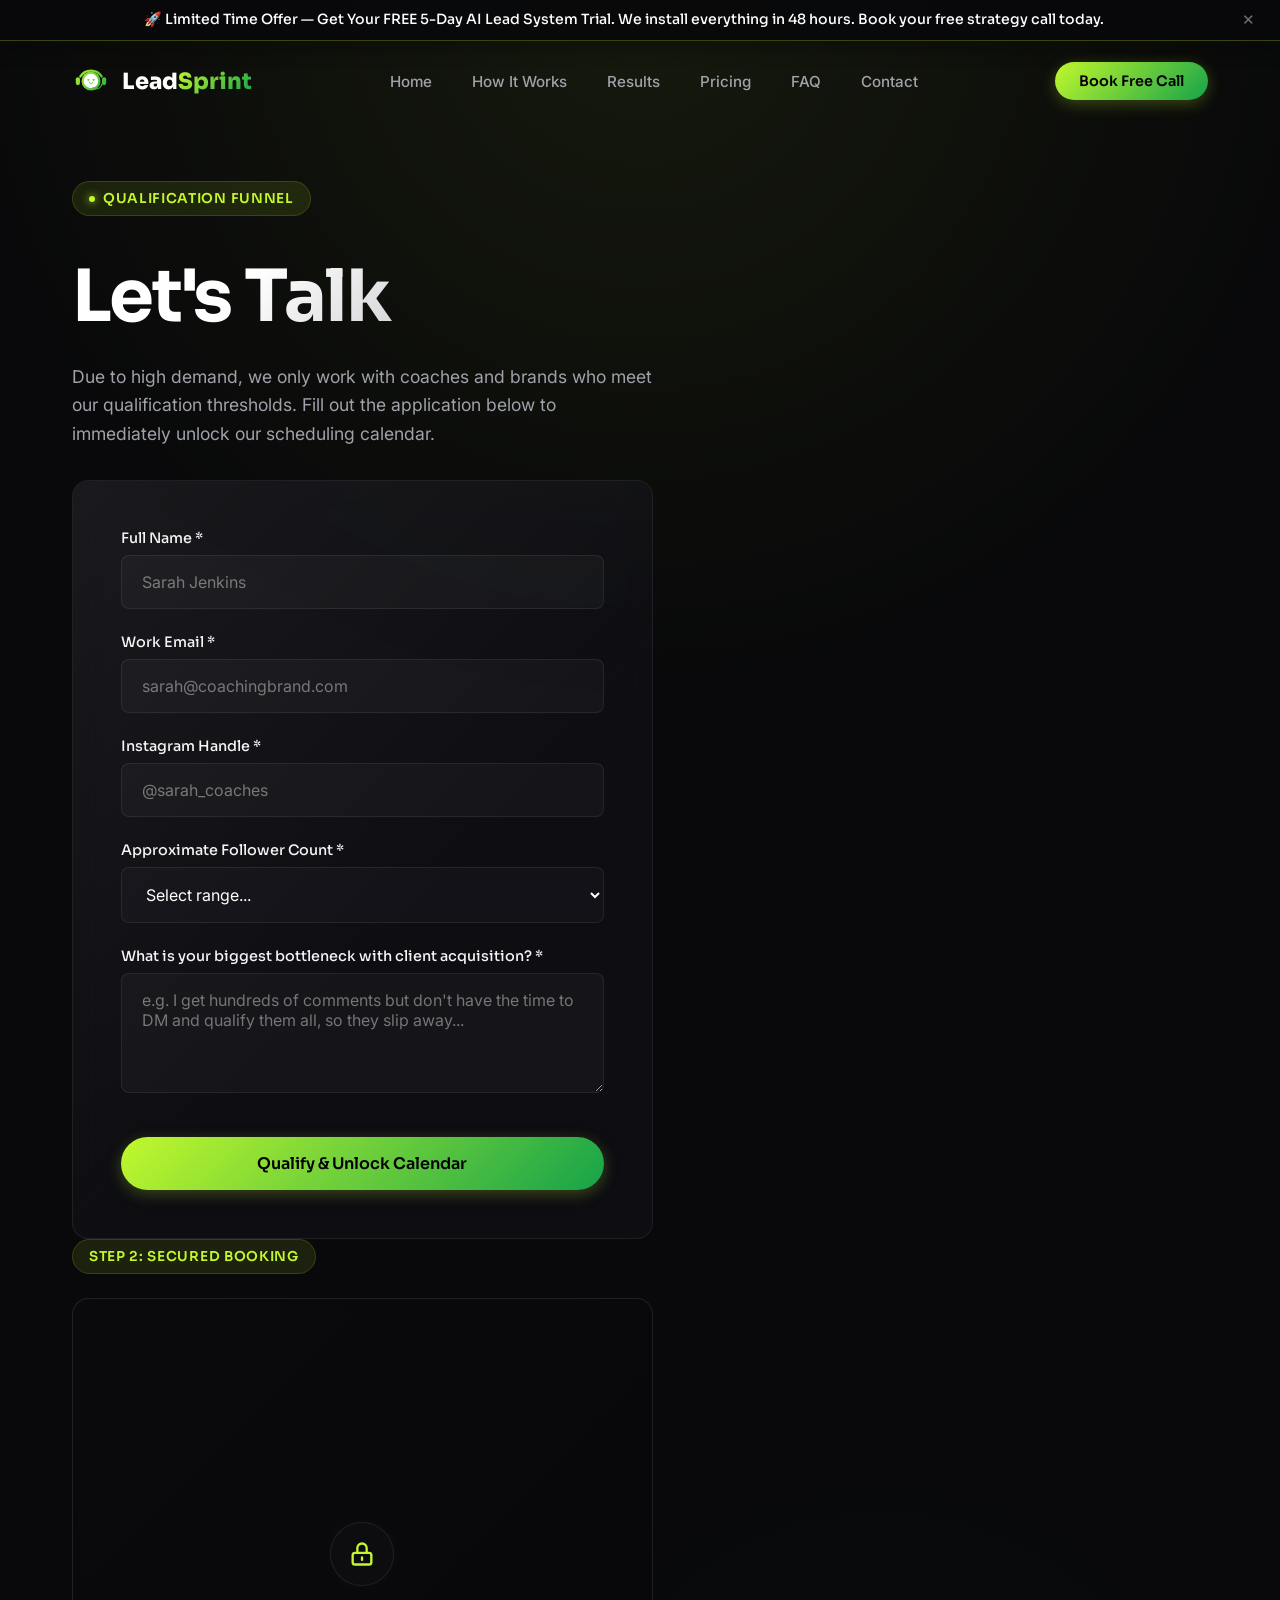
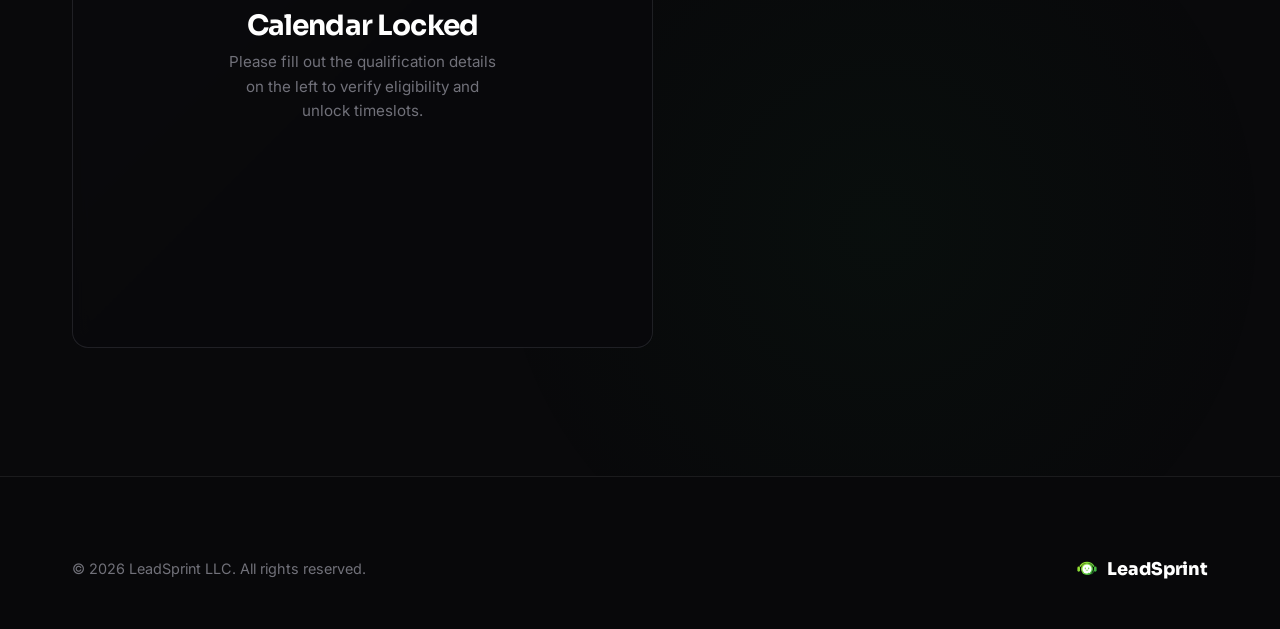
==== commit c9cbf37c: "Add files via upload" ====
--- a/contact.html
+++ b/contact.html
@@ -383,6 +383,24 @@
       }
     });
   </script>
+<!--Start of Tawk.to Script-->
+<script type="text/javascript">
+var Tawk_API=Tawk_API||{}, Tawk_LoadStart=new Date();
+Tawk_API.onChatMinimized = function() {
+  if (Tawk_API.showWidget) Tawk_API.showWidget();
+};
+Tawk_API.onChatHidden = function() {
+  if (Tawk_API.showWidget) Tawk_API.showWidget();
+};
+(function(){
+var s1=document.createElement("script"),s0=document.getElementsByTagName("script")[0];
+s1.async=true;
+s1.src='https://embed.tawk.to/6a4570db6c81d51d4c9a5825/1jsfk1n8o';
+s1.charset='UTF-8';
+s1.setAttribute('crossorigin','*');
+s0.parentNode.insertBefore(s1,s0);
+})();
+</script>
+<!--End of Tawk.to Script-->
 </body>
 </html>
-</html>
--- a/css/style.css
+++ b/css/style.css
@@ -1662,3 +1662,213 @@
     padding: 1.75rem;
   }
 }
+
+/* ==========================================================================
+   LIVE CHAT WIDGET PLACEHOLDER
+   ========================================================================== */
+.chat-widget-btn {
+  position: fixed;
+  bottom: 25px;
+  right: 25px;
+  width: 54px;
+  height: 54px;
+  border-radius: 50%;
+  background: var(--primary-gradient);
+  color: #000000;
+  display: flex;
+  align-items: center;
+  justify-content: center;
+  cursor: pointer;
+  z-index: 1000;
+  box-shadow: 0 10px 25px rgba(194, 248, 44, 0.25), 0 0 15px rgba(194, 248, 44, 0.1);
+  transition: transform 0.3s cubic-bezier(0.16, 1, 0.3, 1), box-shadow 0.3s cubic-bezier(0.16, 1, 0.3, 1);
+  border: none;
+}
+
+.chat-widget-btn:hover {
+  transform: scale(1.06) translateY(-2px);
+  box-shadow: 0 12px 30px rgba(194, 248, 44, 0.35), 0 0 20px rgba(194, 248, 44, 0.15);
+}
+
+.chat-widget-btn:active {
+  transform: scale(0.95);
+}
+
+.chat-widget-btn svg {
+  width: 22px;
+  height: 22px;
+}
+
+/* Chat Popup Box */
+.chat-widget-popup {
+  position: fixed;
+  bottom: 90px;
+  right: 25px;
+  width: 310px;
+  background: rgba(10, 10, 14, 0.95);
+  border: 1px solid var(--border-glow);
+  border-radius: var(--border-radius-md);
+  box-shadow: 0 20px 40px rgba(0, 0, 0, 0.6), 0 0 25px rgba(194, 248, 44, 0.08);
+  backdrop-filter: blur(16px);
+  z-index: 1000;
+  display: none;
+  flex-direction: column;
+  overflow: hidden;
+  animation: chat-popup-fade 0.4s cubic-bezier(0.16, 1, 0.3, 1);
+  will-change: transform, opacity;
+}
+
+@keyframes chat-popup-fade {
+  from { opacity: 0; transform: translateY(15px) scale(0.96); }
+  to { opacity: 1; transform: translateY(0) scale(1); }
+}
+
+.chat-popup-header {
+  padding: 1rem 1.25rem;
+  background: rgba(194, 248, 44, 0.04);
+  border-bottom: 1px solid var(--border-light);
+  display: flex;
+  align-items: center;
+  justify-content: space-between;
+}
+
+.chat-popup-title {
+  font-family: var(--font-heading);
+  font-weight: 700;
+  font-size: 0.9rem;
+  color: #ffffff;
+  display: flex;
+  align-items: center;
+  gap: 0.5rem;
+}
+
+.chat-popup-title .online-dot {
+  width: 7px;
+  height: 7px;
+  border-radius: 50%;
+  background: var(--primary-glow);
+  box-shadow: 0 0 6px var(--primary-glow);
+}
+
+.chat-popup-close {
+  background: none;
+  border: none;
+  color: var(--text-muted);
+  font-size: 1rem;
+  cursor: pointer;
+  transition: var(--transition-fast);
+}
+
+.chat-popup-close:hover {
+  color: #ffffff;
+}
+
+.chat-popup-body {
+  padding: 1.25rem;
+  font-size: 0.85rem;
+  color: var(--text-secondary);
+  line-height: 1.5;
+}
+
+.chat-popup-body p {
+  margin-bottom: 0.5rem;
+}
+
+/* Simplify on mobile */
+@media (max-width: 768px) {
+  .chat-widget-btn {
+    bottom: 20px;
+    right: 20px;
+    width: 48px;
+    height: 48px;
+  }
+  .chat-widget-popup {
+    bottom: 80px;
+    right: 20px;
+    width: calc(100vw - 40px);
+    max-width: 300px;
+  }
+}
+
+/* ==========================================================================
+   ANNOUNCEMENT BANNER
+   ========================================================================== */
+:root {
+  --banner-height: 0px;
+}
+
+.announcement-banner {
+  position: fixed;
+  top: 0;
+  left: 0;
+  width: 100%;
+  background: rgba(9, 9, 11, 0.95);
+  border-bottom: 1px solid rgba(194, 248, 44, 0.25);
+  z-index: 9999;
+  display: flex;
+  align-items: center;
+  justify-content: center;
+  padding: 0.65rem 3rem 0.65rem 1rem;
+  backdrop-filter: blur(12px);
+  -webkit-backdrop-filter: blur(12px);
+  box-shadow: 0 4px 20px rgba(0,0,0,0.5), 0 0 15px rgba(194, 248, 44, 0.05);
+  transition: transform 0.4s cubic-bezier(0.16, 1, 0.3, 1), opacity 0.4s cubic-bezier(0.16, 1, 0.3, 1);
+  will-change: transform, opacity;
+}
+
+.banner-link-wrapper {
+  color: #ffffff;
+  text-decoration: none;
+  font-family: var(--font-heading);
+  font-size: 0.88rem;
+  font-weight: 500;
+  text-align: center;
+  flex: 1;
+  transition: color 0.3s ease;
+  line-height: 1.4;
+}
+
+.banner-link-wrapper:hover .banner-text {
+  color: var(--primary-glow);
+  text-shadow: 0 0 8px rgba(194, 248, 44, 0.3);
+}
+
+.banner-text {
+  display: inline-block;
+  position: relative;
+  transition: color 0.3s ease;
+}
+
+.banner-close {
+  position: absolute;
+  right: 1.25rem;
+  top: 50%;
+  transform: translateY(-50%);
+  background: none;
+  border: none;
+  color: var(--text-muted);
+  cursor: pointer;
+  padding: 5px;
+  display: flex;
+  align-items: center;
+  justify-content: center;
+  transition: color 0.3s ease;
+  font-size: 0.95rem;
+}
+
+.banner-close:hover {
+  color: #ffffff;
+}
+
+/* Adjust navbar and pages when banner is active */
+.navbar {
+  top: var(--banner-height, 0px);
+}
+
+.hero-section {
+  padding-top: calc(120px + var(--banner-height, 0px));
+}
+
+.contact-section {
+  padding-top: calc(140px + var(--banner-height, 0px));
+}
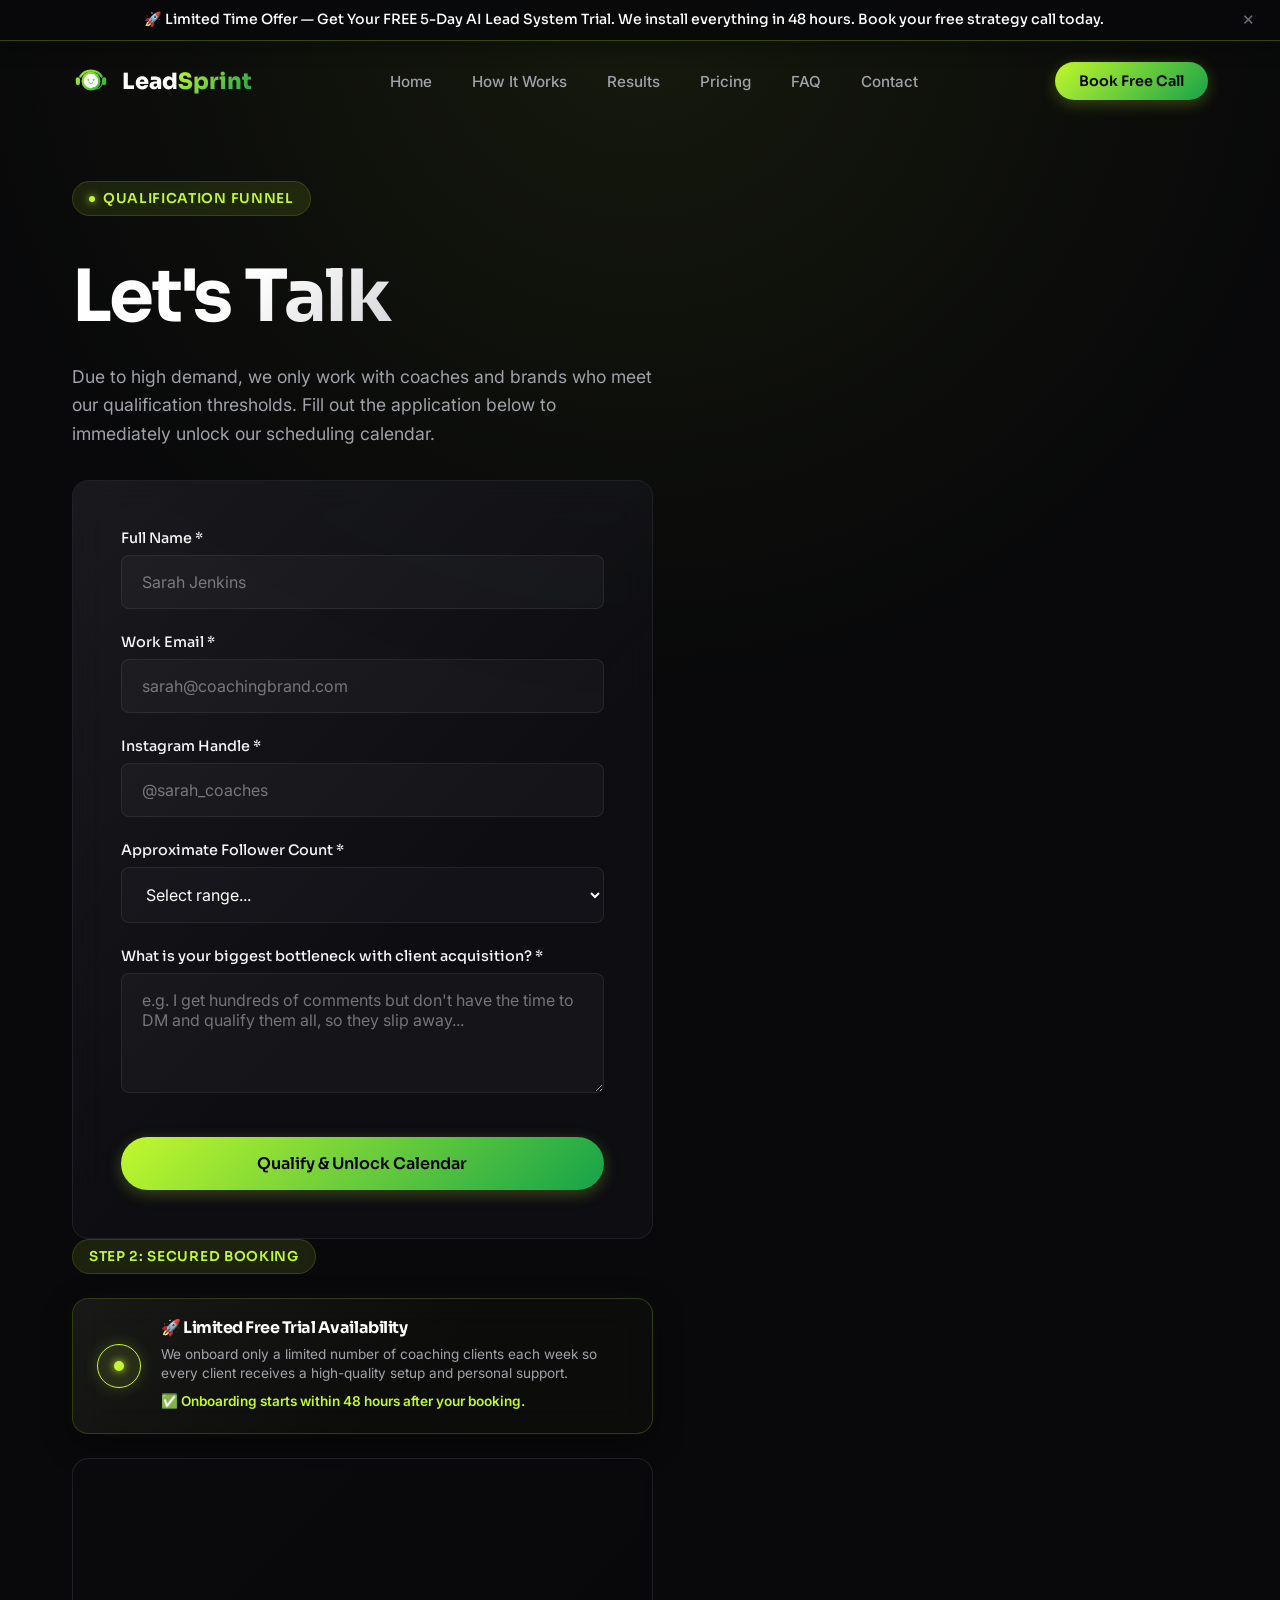
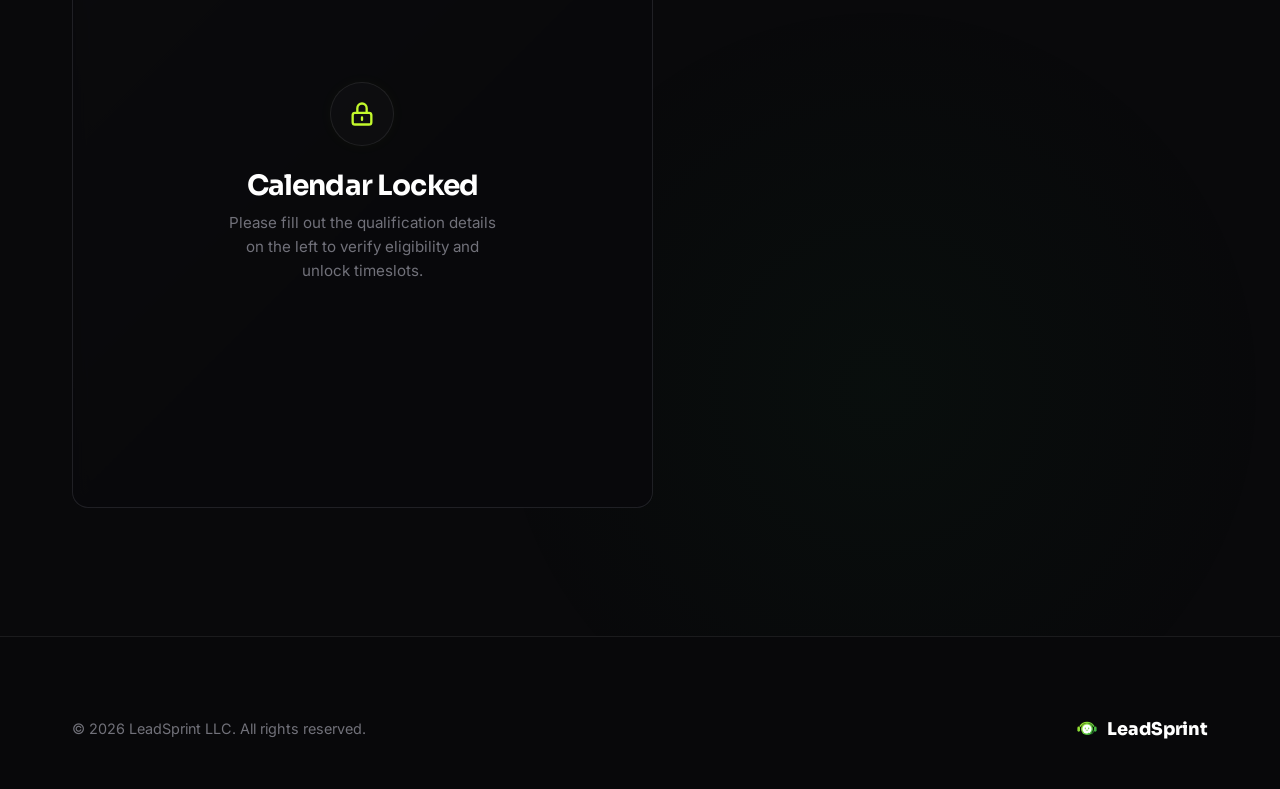
==== commit 870cd9b7: "Add files via upload" ====
--- a/contact.html
+++ b/contact.html
@@ -145,6 +145,54 @@
               Step 2: Secured Booking
             </div>
             
+            <!-- URGENCY CARD -->
+            <div class="glass-card urgency-card" style="
+              margin: 0 0 1.5rem 0;
+              padding: 1.25rem 1.5rem;
+              border-color: rgba(194, 248, 44, 0.2);
+              background: rgba(194, 248, 44, 0.02);
+              display: flex;
+              align-items: center;
+              gap: 1.25rem;
+              text-align: left;
+              box-shadow: 0 10px 30px rgba(0,0,0,0.4), 0 0 15px rgba(194, 248, 44, 0.03);
+            ">
+              <div class="urgency-glow-indicator" style="
+                width: 44px;
+                height: 44px;
+                border-radius: 50%;
+                background: rgba(194, 248, 44, 0.1);
+                border: 1px solid var(--primary-glow);
+                display: flex;
+                align-items: center;
+                justify-content: center;
+                color: var(--primary-glow);
+                box-shadow: 0 0 15px rgba(194, 248, 44, 0.2);
+                flex-shrink: 0;
+              ">
+                <span style="
+                  width: 10px;
+                  height: 10px;
+                  background: var(--primary-glow);
+                  border-radius: 50%;
+                  display: inline-block;
+                  box-shadow: 0 0 8px var(--primary-glow);
+                  animation: button-pulse-glow 2s infinite ease-in-out;
+                "></span>
+              </div>
+              <div>
+                <h4 style="color: #ffffff; font-family: var(--font-heading); font-size: 1rem; margin-bottom: 0.5rem; font-weight: 700;">
+                  🚀 Limited Free Trial Availability
+                </h4>
+                <p style="font-size: 0.85rem; color: var(--text-secondary); margin: 0 0 0.5rem 0; line-height: 1.4;">
+                  We onboard only a limited number of coaching clients each week so every client receives a high-quality setup and personal support.
+                </p>
+                <p style="font-size: 0.85rem; color: var(--primary-glow); font-weight: 600; margin: 0; display: flex; align-items: center; gap: 0.35rem;">
+                  ✅ Onboarding starts within 48 hours after your booking.
+                </p>
+              </div>
+            </div>
+
             <div id="booking-calendar" class="glass-card" style="padding: 1.5rem; border-color: var(--border-light); position: relative; transition: var(--transition-smooth); min-height: 650px; display: flex; flex-direction: column;">
               
               <!-- Lock Overlay -->
--- a/css/style.css
+++ b/css/style.css
@@ -1872,3 +1872,5 @@
 .contact-section {
   padding-top: calc(140px + var(--banner-height, 0px));
 }
+
+
